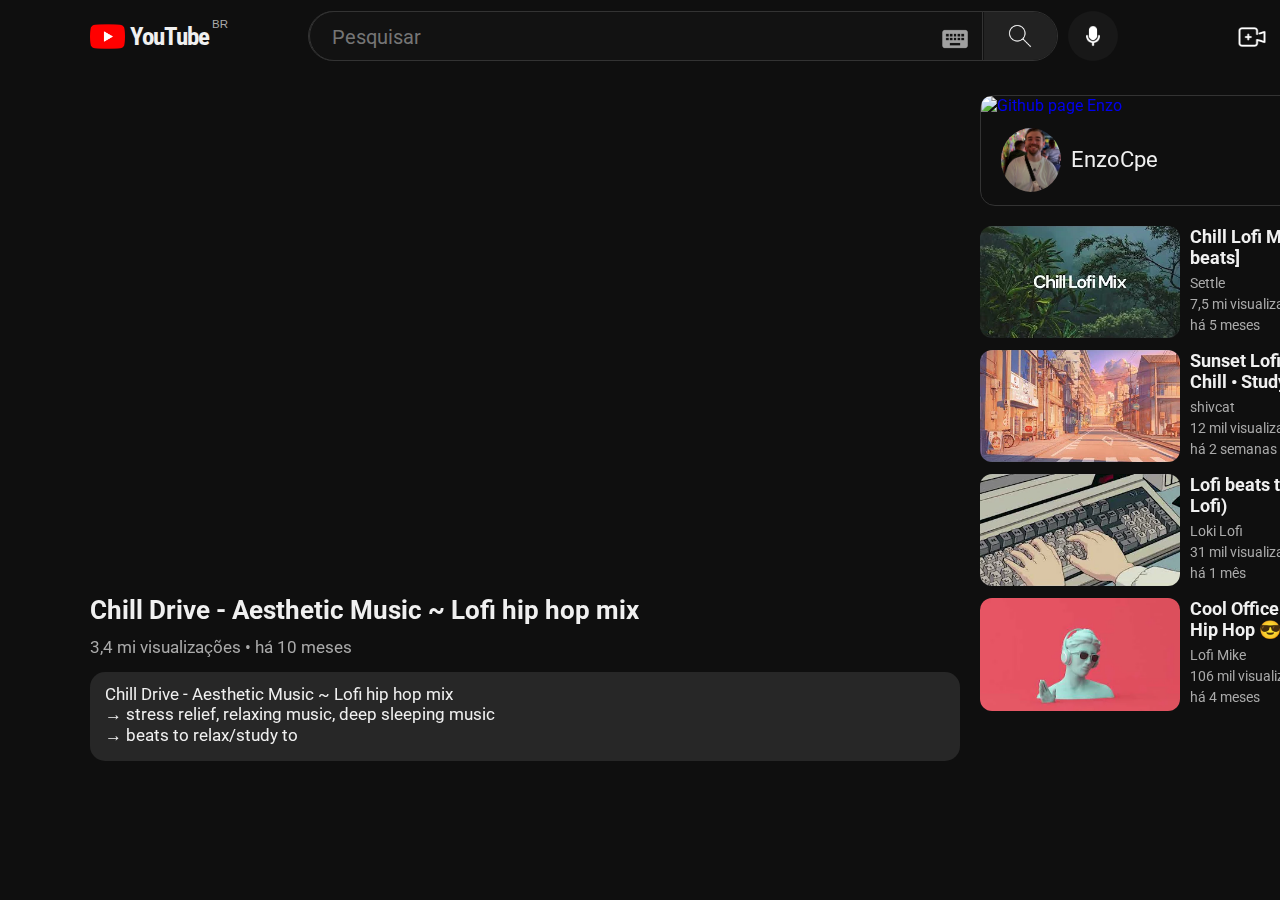
==== chilldrive.html @ 6df3602a "Primeira versão" ====
<!DOCTYPE html>
<html lang="en">

<head>
    <meta charset="UTF-8">
    <meta http-equiv="X-UA-Compatible" content="IE=edge">
    <meta name="viewport" content="width=device-width, initial-scale=1.0">
    <title>YouTube.e</title>

    <link rel="stylesheet" href="src/css/style.css">
    <link rel="stylesheet" href="src/css/reset.css">
    <link rel="stylesheet" href="src/css/global.css">
    <link rel="stylesheet" href="">

    <link rel="preconnect" href="https://fonts.googleapis.com">
    <link rel="preconnect" href="https://fonts.gstatic.com" crossorigin>
    <link href="https://fonts.googleapis.com/css2?family=Roboto:wght@500;700&display=swap" rel="stylesheet">

    <link rel="preconnect" href="https://fonts.googleapis.com">
    <link rel="preconnect" href="https://fonts.gstatic.com" crossorigin>
    <link
        href="https://fonts.googleapis.com/css2?family=Roboto+Condensed:wght@300;400;700&family=Roboto:wght@500;700&display=swap"
        rel="stylesheet">

    <link rel="icon" href="src/images/youtube (1).png">

</head>

<body>
    <main>
        <header class="cabecalho">
            <div class="menu">
                <div class="logo">
                    <a href="index.html">
                        <img src="src/images/youtube (1).png" alt="YouTube">
                        <h1 class="nome">YouTube</h1>
                        <p class="nome-identificador">BR</p>
                    </a>
                </div>

                <div class="b-pesquisa">
                    <div class="barra-de-pesquisa">
                        <input class="pesquisa" type="search" name="barra de pesquisa" id="buscar"
                            placeholder="Pesquisar">

                        <div class="teclado"> <img src="src/images/teclado-preto-com-teclas-brancas (1).png"
                                alt="telcado"></div>

                        <button class="botao">
                            <img src="src/images/lupa-arredondada (1).png" alt="Pesquisar">
                            <p class="tag-pesquisa">Pesquisar</p>
                        </button>
                    </div>

                    <div class="botao-microfone">
                        <button class="botao" alt="Microfone">
                            <img src="src/images/voz.png">
                            <p class="tag-voz">Pesquisar com sua voz</p>
                        </button>
                    </div>
                </div>

                <div class="menu-2">
                    <div class="criar">
                        <img src="src/images/criar.png" alt="Criar">
                        <p class="tag-criar">Criar</p>
                    </div>

                    <div class="notificar">
                        <img src="src/images/bell.png" alt="notificação">
                        <p class="tag-notificar">Notificações</p>
                    </div>

                    <div class="perfil">
                        <img src="src/images/Enzo-spoiler.jpg" alt="Perfil">
                    </div>
                </div>

            </div>
        </header>
        <div class="container">
            <div class="video-destaque">
                <iframe width="870" height="488" src="https://www.youtube.com/embed/iicfmXFALM8?start=1"
                    title="YouTube video player" frameborder="0"
                    allow="accelerometer; autoplay; clipboard-write; encrypted-media; gyroscope; picture-in-picture; web-share"
                    allowfullscreen></iframe>

                <div class="informacoes">
                    <div class="titulo">
                        <h1>Chill Drive - Aesthetic Music ~ Lofi hip hop mix</h1>
                    </div>

                    <div class="visualizacoes">
                        <p>3,4 mi visualizações • há 10 meses</p>
                    </div>

                    <div class="descricao">
                        <p> Chill Drive - Aesthetic Music ~ Lofi hip hop mix <br>
                            → stress relief, relaxing music, deep sleeping music <br>
                            → beats to relax/study to
                        </p>
                    </div>
                </div>
            </div>

            <div class="propaganda">
                <a target="_blank" href="https://github.com/EnzoCpe">
                    <img src="src/images/Banner-propaganda.png" alt="Github page Enzo">

                    <div class="anuncio">
                        <div class="perfil">
                            <img src="src/images/Enzo-spoiler.jpg" alt="Nome de perfil">
                            <div class="nome">EnzoCpe</div>
                        </div>
                        <div class="botao">Saiba mais</div>
                    </div>
                </a>
            </div>

            <div class="videos-sugeridos">
                <div class="video">
                    <a href="chillmix.html"><img src="src/images/sugeridos-7.webp" alt="video sugerido">

                        <div class="informacoes">
                            <h2 class="titulo">Chill Lofi Mix [chill lo-fi hip hop beats]</h2>
                            <p>Settle</p>
                            <p>7,5 mi visualizações</p>
                            <p>há 5 meses</p>
                        </div>
                    </a>
                </div>

                <div class="video">
                    <a href="sunset.html"><img src="src/images/sugeridos-5.webp" alt="video sugerido">

                        <div class="informacoes">
                            <h2 class="titulo">Sunset Lofi Hiphop Music | Relax • Chill • Study</h2>
                            <p>shivcat</p>
                            <p>12 mil visualizações</p>
                            <p>há 2 semanas</p>
                        </div>
                    </a>
                </div>

                <div class="video">
                    <a href="lofibeats.html"><img src="src/images/sugeridos-3.webp" alt="video sugerido">

                        <div class="informacoes">
                            <h2 class="titulo">Lofi beats to study/code (Aesthetic Lofi)</h2>
                            <p>Loki Lofi</p>
                            <p>31 mil visualizações</p>
                            <p>há 1 mês</p>
                        </div>
                    </a>
                </div>

                <div class="video">
                    <a href="index.html"><img src="src/images/sugeridos-6.webp" alt="video sugerido">

                        <div class="informacoes">
                            <h2 class="titulo">Cool Office Chill ☕️ - Lofi Adaptive Hip Hop 😎 - Lofi Office Chill</h2>
                            <p>Lofi Mike</p>
                            <p>106 mil visualizações</p>
                            <p>há 4 meses</p>
                        </div>
                    </a>
                </div>
            </div>
        </div>
    </main>
</body>

</html>
---- src/css/style.css ----
body {
    background-color: var(--cor-fundo);
}

body::-webkit-scrollbar {
    width: 11.5px;
}

body::-webkit-scrollbar-track {
    background-color: var(--cor-fundo);
}

body::-webkit-scrollbar-thumb {
    background-color: var(--cor-scrollbar);
    border-radius: 20px;
}


.cabecalho {
    display: flex;
    align-items: center;
    justify-content: center;
    padding-top: 15px;
}

.cabecalho .menu {
    display: grid;
    grid-template-areas: "logo b-pesquisa menu-2";
    grid-template-columns: auto 1000px;
    grid-template-rows: auto 0%;
    width: 100%;
    position: fixed;
    padding: 45px 0 3px 0;
    background-color: var(--cor-fundo);
}

.cabecalho .menu .logo {
    grid-area: logo;
    justify-content: left;
    align-items: center;
    display: flex;
    padding-left: 90px;
}

.cabecalho .menu .logo a {
    display: flex;
    justify-content: center;
    align-items: center;
}

.cabecalho .menu .logo img {
    width: 35px;
}

.cabecalho .menu .nome {
    padding: 0 3px 0 5px;
    font-size: 25px;
    color: var(--cor-padrao);
    font-family: 'Roboto Condensed', sans-serif;
    font-weight: 700;
    letter-spacing: -1px;
}

.cabecalho .menu .nome-identificador {
    font-size: 11.5px;
    padding-bottom: 25px;
    color: var(--cor-detalhes);
    font-family: sans-serif;
}

.b-pesquisa {
    grid-area: b-pesquisa;
    display: flex;
    justify-content: left;
    align-items: center;
    width: 100%;
    margin-left: 80px;
}

.b-pesquisa .barra-de-pesquisa {
    width: 75%;
    height: 50px;
    background-color: var(--cor-barra-de-pesquisa);
    border-radius: 50px;
    border: solid 1px var(--cor-borda);
    display: flex;
    justify-content: center;
    align-items: center;
}

.b-pesquisa .barra-de-pesquisa .pesquisa {
    height: 50px;
    width: 101%;
    background-color: var(--cor-barra-de-pesquisa);
    border: solid 1px var(--cor-borda);
    padding-top: 5px;
    padding-left: 1.2em;
    border-radius: 50px 0 0 50px;
}

.b-pesquisa .barra-de-pesquisa .pesquisa::placeholder {
    font-size: 20px;
}

.b-pesquisa .barra-de-pesquisa input {
    color: var(--cor-letra-input-pesquisa);
    font-size: 18px;
    padding-bottom: 3px;
}

.b-pesquisa .barra-de-pesquisa input:focus {
    box-shadow: 0 0 0 0;
    outline: solid 1px var(--cor-borda-input-pesquisa);
    width: 100%;
    height: 47.5px;
    color: var(--cor-letra-input-pesquisa);
    font-size: 18px;
    padding-bottom: 3px;
}

.b-pesquisa .barra-de-pesquisa input::-webkit-search-cancel-button {
    -webkit-appearance: none;
}

.b-pesquisa .barra-de-pesquisa input:focus::-webkit-input-placeholder {
    color: transparent;
}

.b-pesquisa .barra-de-pesquisa .teclado {
    display: block;
    position: relative;
    right: 3em;
    top: 0.3em;
    width: 1px;
}

.b-pesquisa .barra-de-pesquisa .teclado img {
    width: 40px;
}

.b-pesquisa .barra-de-pesquisa .teclado img:hover {
    cursor: pointer;
}

.b-pesquisa .barra-de-pesquisa .botao {
    background-color: rgb(34, 34, 34);
    width: 80px;
    height: 48px;
    border-radius: 0 56px 56px 0;
    justify-content: right;
    padding-right: 17px;
    align-items: center;
    display: flex;
    cursor: pointer;
    border: none;
}

.b-pesquisa .barra-de-pesquisa .botao img {
    width: 40px;
}

.b-pesquisa .barra-de-pesquisa .botao .tag-pesquisa {
    color: #fff;
    display: flex;
    justify-content: center;
    align-items: center;
    position: absolute;
    margin-top: 140px;
    width: 95px;
    height: 40px;
    background-color: var(--cor-de-fundo-menu2);
    border-radius: 5px;
    right: 415px;
    opacity: 1;
    pointer-events: none;
    font-size: 16px;
    font-weight: 200;
    opacity: 0;
}

.b-pesquisa .barra-de-pesquisa .botao:hover .tag-pesquisa {
    opacity: 1;
    transition: ease-in-out 0.3s;
}

.botao-microfone {
    display: flex;
    align-items: center;
    justify-content: center;
}

.botao-microfone .botao {
    display: flex;
    align-items: center;
    justify-content: center;
    background-color: var(--cor-fundo-icone);
    border-radius: 50%;
    width: 50px;
    height: 50px;
    margin-left: 10px;
    cursor: pointer;
    border: none;
}

.botao-microfone .botao:hover {
    background-color: var(--cor-borda);
}

.botao-microfone .botao img {
    width: 50px;
}


.botao-microfone .botao .tag-voz {
    color: #fff;
    display: flex;
    justify-content: center;
    align-items: center;
    position: absolute;
    margin-top: 130px;
    width: 190px;
    height: 40px;
    background-color: var(--cor-de-fundo-menu2);
    border-radius: 5px;
    right: 294px;
    opacity: 1;
    pointer-events: none;
    font-size: 16px;
    font-weight: 200;
    opacity: 0;
}

.botao-microfone .botao:hover .tag-voz {
    opacity: 1;
    transition: ease-in-out 0.3s;
}

.menu-2 {
    display: flex;
    justify-content: center;
    align-items: center;
    grid-area: menu-2;
    width: 100%;
    gap: 20px;
}

.menu-2 .criar {
    cursor: pointer;
    width: 45px;
    align-items: center;
    justify-content: right;
    display: flex;
    padding-right: 6px;
}

.menu-2 .criar:hover {
    background-color: var(--cor-borda);
    width: 45px;
    height: 45px;
    border-radius: 50%;
    opacity: 1;
}

.menu-2 .criar img {
    width: 30px;
    position: fixed;
    top: 22px;
    overflow: hidden;
}

.menu-2 .criar .tag-criar {
    color: #fff;
    display: flex;
    justify-content: center;
    align-items: center;
    position: absolute;
    margin-top: 110px;
    width: 50px;
    height: 40px;
    background-color: var(--cor-de-fundo-menu2);
    border-radius: 5px;
    right: 165px;
    opacity: 0;
    pointer-events: none;
}

.menu-2 .criar:hover .tag-criar{
    opacity: 1;
    transition: ease-in-out 0.3s;
}

.menu-2 .notificar {
    cursor: pointer;
    width: 45px;
    align-items: center;
    justify-content: center;
    display: flex;
}

.menu-2 .notificar:hover {
    background-color: var(--cor-borda);
    width: 45px;
    height: 45px;
    border-radius: 50%;
}

.menu-2 .notificar img {
    width: 300px;
    padding-bottom: 1px;
}

.menu-2 .notificar .tag-notificar {
    color: #fff;
    display: flex;
    justify-content: center;
    align-items: center;
    position: absolute;
    margin-top: 110px;
    width: 110px;
    height: 40px;
    background-color: var(--cor-de-fundo-menu2);
    border-radius: 5px;
    right: 70px;
    opacity: 0;
    pointer-events: none;
}

.menu-2 .notificar:hover .tag-notificar{
    opacity: 1;
    transition: ease-in-out 0.3s;
}

.menu-2 .perfil {
    cursor: pointer;
    padding-top: 5px;
}

.menu-2 .perfil img {
    width: 37px;
    border-radius: 100%;

}

.container {
    display: grid;
    grid-template-areas: "video-destaque propaganda"
        "video-destaque videos-sugeridos";
    grid-template-columns: 1fr 505px;
    grid-template-rows: 1fr 550px;
    gap: 20px;
    padding: 80px 85px 0px 90px;
}

.video-destaque {
    grid-area: video-destaque;
}

.video-destaque .informacoes {
    width: 870px;
}

.video-destaque .informacoes .titulo {
    margin-top: 8px;
    color: var(--cor-padrao);
    font-size: 13px;
}

.video-destaque .informacoes .visualizacoes p {
    padding: 12px 0 15px;
    color: var(--cor-detalhes);
}

.video-destaque .informacoes p {
    font-size: 17px;
    color: var(--cor-padrao);
}

.video-destaque .informacoes .descricao {
    background-color: var(--cor-descricao);
    width: 870px;
    padding: 12px 15px 15px;
    border-radius: 15px;
}

.propaganda {
    grid-area: propaganda;
    border-radius: 15px;
    border: 1.7px solid var(--cor-borda);
}

.propaganda a img {
    width: 100%;
    border-radius: 10px 10px 0 0;
}

.propaganda .anuncio {
    display: flex;
    width: 501px;
    height: 90px;
    justify-content: space-between;
    align-items: center;
    padding: 0 50px 0 20px;
}

.propaganda .anuncio img {
    border-radius: 50%;
    width: 60px;
}

.propaganda .anuncio .perfil {
    display: flex;
    align-items: center;
    gap: 10px;
}

.propaganda .anuncio .perfil .nome {
    font-size: 22px;
    color: var(--cor-padrao);
}

.propaganda .anuncio .botao {
    border-radius: 50px;
    display: flex;
    width: 120px;
    height: 50px;
    background-color: var(--cor-botao);
    color: var(--cor-fundo);
    justify-content: center;
    align-items: center;
    font-size: 17px;
}

.videos-sugeridos {
    grid-area: videos-sugeridos;
}

.videos-sugeridos .video a {
    display: flex;
    gap: 10px;
    margin-bottom: 12px;
}

.videos-sugeridos .video .titulo {
    font-size: 18px;
    margin-bottom: 7px;
    color: var(--cor-padrao);
}

.videos-sugeridos .video p {
    font-size: 14px;
    margin-bottom: 5px;
    color: var(--cor-detalhes);
}

.videos-sugeridos .video img {
    width: 200px;
    height: 115,33px;
    border-radius: 12px;
}

.videos-sugeridos .informacoes img {
    width: 15px;
}
---- src/css/global.css ----
:root {
    --cor-padrao: rgb(240,240,240);
    --cor-detalhes: rgb(170,170,170);
    --cor-scrollbar: rgb(170,170,170);
    --cor-fundo: rgb(15,15,15);
    --cor-fundo-menu: rgb(11,11,11);
    --cor-descricao: rgb(39,39,39);
    --cor-botao: rgb(62,166,255);
    --cor-borda: rgb(51,51,51);
    --cor-barra-de-pesquisa: rgb(18,18,18);
    --cor-fundo-icone: rgb(24, 24, 24);
    --cor-borda-input-pesquisa: rgb(0, 135, 213);
    --cor-letra-input-pesquisa: rgb(245, 241, 229);
    --cor-de-fundo-menu2: rgba(117, 116, 116, 0.942);
}
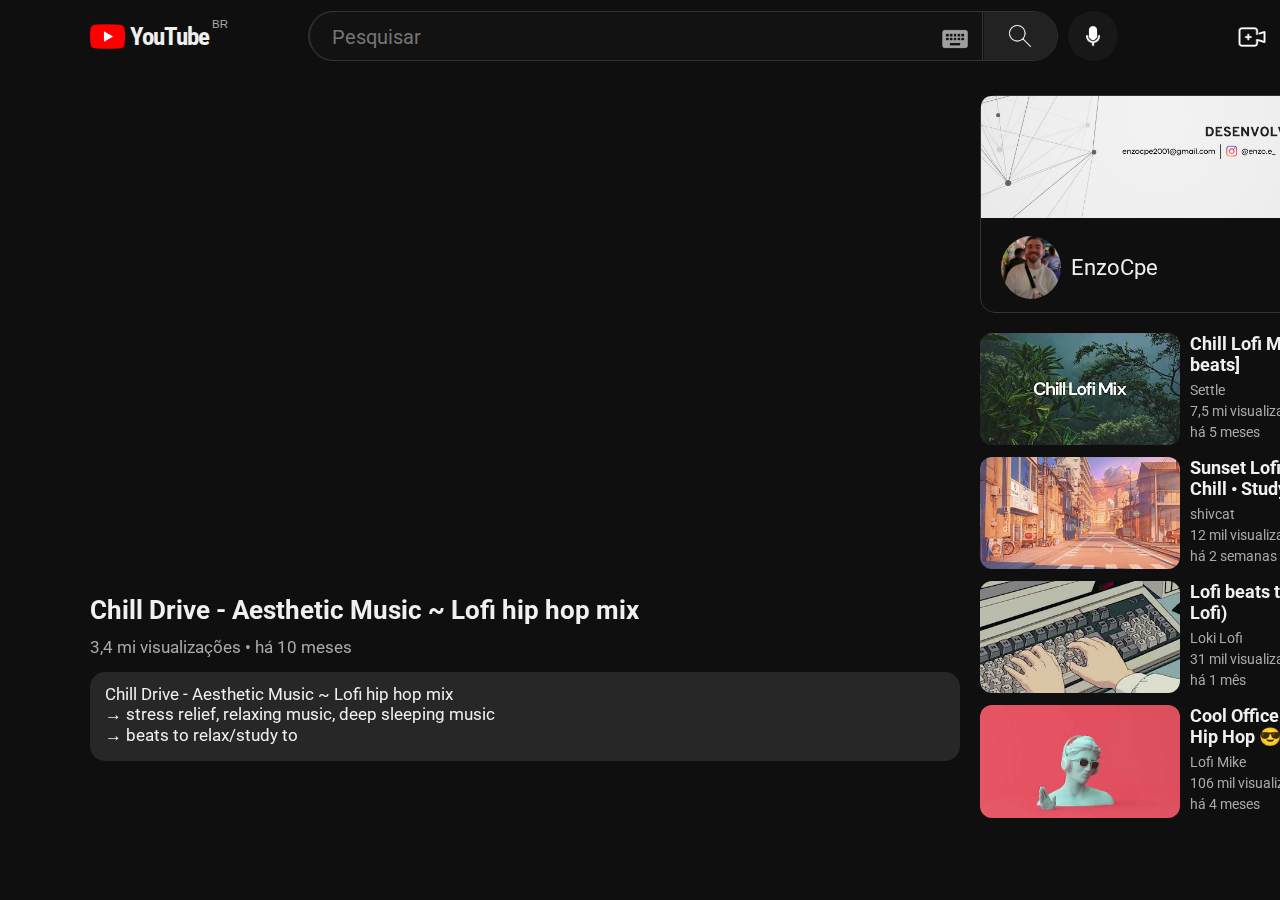
==== commit d8d982f1: "Atualização de media querie" ====
--- a/chilldrive.html
+++ b/chilldrive.html
@@ -105,7 +105,7 @@
 
             <div class="propaganda">
                 <a target="_blank" href="https://github.com/EnzoCpe">
-                    <img src="src/images/Banner-propaganda.png" alt="Github page Enzo">
+                    <img src="src/images/banner-propaganda.png" alt="Github page Enzo">
 
                     <div class="anuncio">
                         <div class="perfil">
@@ -170,4 +170,4 @@
     </main>
 </body>
 
-</html>+</html>
